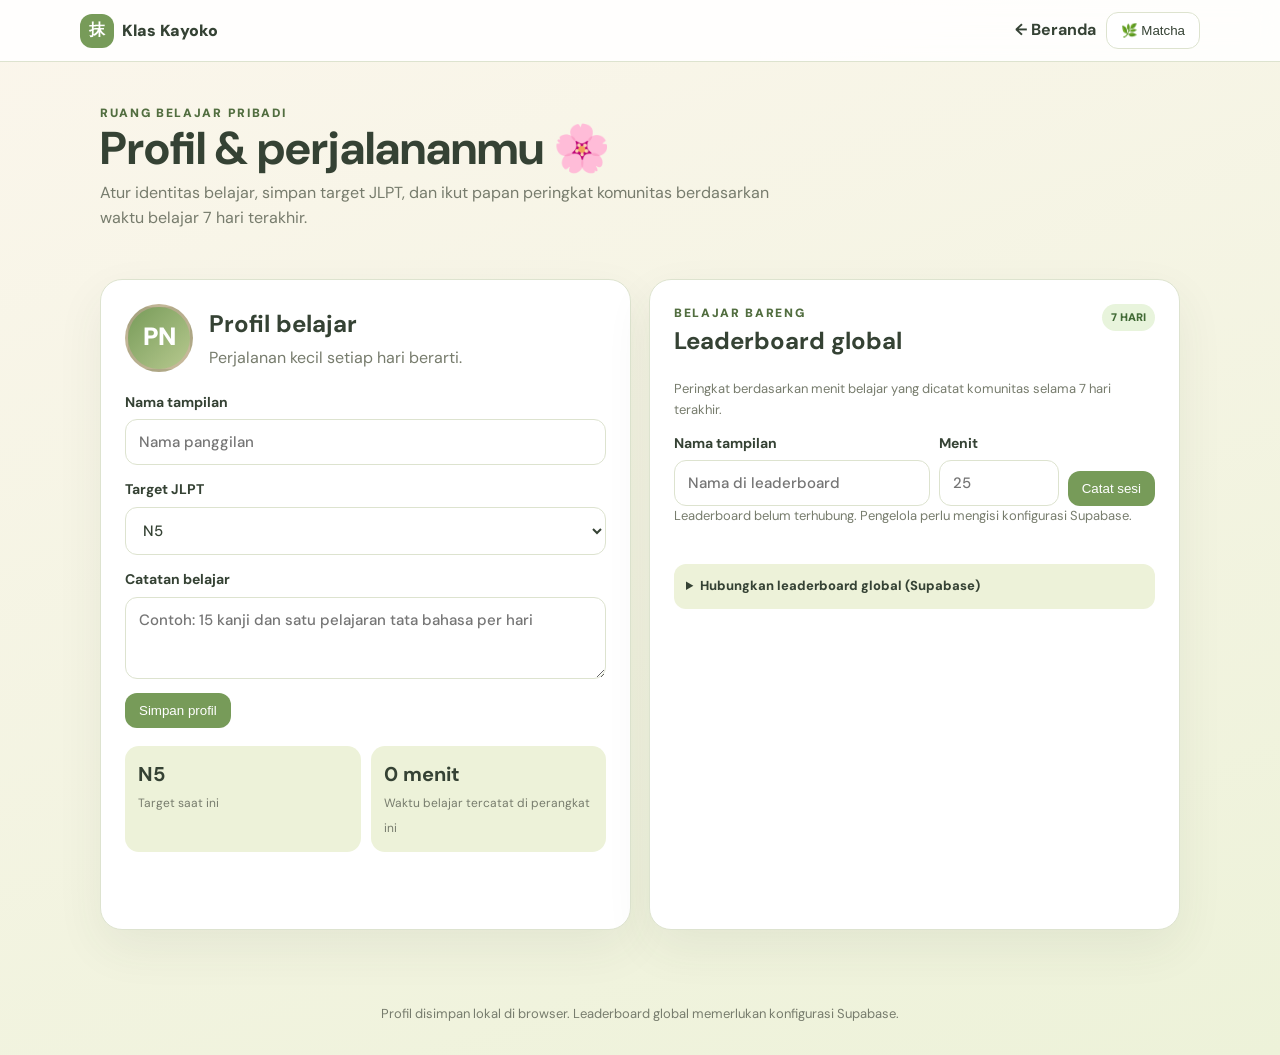
==== profile-leaderboard.html @ a56949ea "Add enhanced profile page and global study leaderboard" ====
<!doctype html>
<html lang="id">
<head>
  <meta charset="utf-8">
  <meta name="viewport" content="width=device-width, initial-scale=1">
  <meta name="theme-color" content="#779b59">
  <meta name="description" content="Profil belajar bahasa Jepang dan leaderboard belajar komunitas.">
  <title>Profil & Leaderboard — Klas Kayoko</title>
  <link rel="preconnect" href="https://fonts.googleapis.com">
  <link rel="preconnect" href="https://fonts.gstatic.com" crossorigin>
  <link href="https://fonts.googleapis.com/css2?family=DM+Sans:wght@400;500;600;700;800&family=Noto+Sans+JP:wght@500;700;900&display=swap" rel="stylesheet">
  <style>
    :root{color-scheme:light;--ink:#354234;--muted:#777c6d;--matcha:#779b59;--matcha-dark:#526e40;--matcha-pale:#edf2d9;--pink:#e8a7b5;--cream:#fbf6ec;--line:#dde3cf;--card:#fff;--shadow:0 18px 48px #35423412}
    *{box-sizing:border-box}html{min-height:100%;scroll-behavior:smooth}body{margin:0;min-height:100vh;color:var(--ink);font:16px/1.55 'DM Sans',sans-serif;background:linear-gradient(160deg,var(--cream),var(--matcha-pale));transition:background .55s,color .45s;overflow-x:hidden}body[data-theme=night]{color:#eaf0e4;background:linear-gradient(160deg,#172015,#263521);--ink:#eaf0e4;--muted:#bdc9b2;--line:#465741;--card:#202b1e;--matcha-pale:#263521;--shadow:0 18px 48px #0003}
    body::after{content:'';position:fixed;inset:0;z-index:20;pointer-events:none;opacity:0;background:radial-gradient(circle at var(--fx,50%) var(--fy,10%),#e8a7b555,transparent 42%)}body.theme-bloom::after{animation:bloom .72s ease-out}
    .top{position:sticky;top:0;z-index:10;display:flex;align-items:center;justify-content:space-between;gap:14px;padding:12px max(20px,calc((100vw - 1120px)/2));border-bottom:1px solid var(--line);background:color-mix(in srgb,var(--card) 88%,transparent);backdrop-filter:blur(14px)}.brand{font-weight:900;color:var(--ink);text-decoration:none}.brand span{display:inline-grid;place-items:center;width:34px;height:34px;margin-right:8px;border-radius:12px;background:var(--matcha);color:white}.top-actions{display:flex;align-items:center;gap:10px}.top a.back{color:var(--ink);text-decoration:none;font-weight:700}.theme-button,.button{border:1px solid var(--line);border-radius:12px;padding:10px 14px;background:var(--card);color:var(--ink);font:700 14px inherit;cursor:pointer;transition:transform .2s,background .3s,color .3s,box-shadow .2s}.theme-button:hover,.button:hover{transform:translateY(-2px);box-shadow:0 8px 20px #35423418}.wrap{width:min(1080px,calc(100% - 32px));margin:auto}.hero{padding:42px 0 20px;animation:rise .55s both}.eyebrow{color:var(--matcha-dark);font-size:12px;font-weight:900;letter-spacing:.14em;text-transform:uppercase}body[data-theme=night] .eyebrow{color:#b1c894}h1,h2,h3,p{margin-top:0}h1{font-size:clamp(30px,5vw,46px);line-height:1.1;margin-bottom:8px}.lead{color:var(--muted);max-width:680px}.grid{display:grid;grid-template-columns:1fr 1fr;gap:18px;margin:12px 0 56px}.card{padding:24px;border:1px solid var(--line);border-radius:22px;background:var(--card);box-shadow:var(--shadow);animation:rise .55s both}.card:nth-child(2){animation-delay:.08s}.profile-head{display:flex;align-items:center;gap:16px;margin-bottom:20px}.avatar{display:grid;place-items:center;flex:0 0 68px;height:68px;border:3px solid #e8a7b566;border-radius:50%;background:linear-gradient(135deg,var(--matcha),#b7c98f);color:#fff;font-size:25px;font-weight:900}.profile-head h2{margin:0 0 4px}.profile-head p{margin:0;color:var(--muted)}.field{display:grid;gap:6px;margin:14px 0;font-weight:700;font-size:14px}.field input,.field select,.field textarea{width:100%;padding:12px 13px;border:1px solid var(--line);border-radius:12px;background:var(--card);color:var(--ink);font:500 15px 'DM Sans',sans-serif}.field textarea{min-height:82px;resize:vertical}.button.primary{border:0;background:var(--matcha);color:white}.button:focus-visible,.theme-button:focus-visible,input:focus-visible,select:focus-visible,textarea:focus-visible{outline:3px solid #e8a7b599;outline-offset:2px}.profile-stats{display:grid;grid-template-columns:repeat(2,1fr);gap:10px;margin:18px 0}.stat{padding:13px;border-radius:14px;background:var(--matcha-pale)}.stat b{display:block;font-size:20px}.stat span{color:var(--muted);font-size:12px}.status{min-height:22px;color:var(--muted);font-size:13px}.leader-head{display:flex;align-items:flex-start;justify-content:space-between;gap:12px}.live{padding:5px 9px;border-radius:99px;background:#e8f4dc;color:#426b36;font-size:11px;font-weight:900}.leader-note{color:var(--muted);font-size:13px}.submit-row{display:grid;grid-template-columns:1fr 120px auto;align-items:end;gap:9px}.submit-row .field{margin:0}.leaderboard{display:grid;gap:9px;margin:18px 0}.leader-row{display:grid;grid-template-columns:38px 1fr auto;align-items:center;gap:10px;padding:11px 12px;border:1px solid var(--line);border-radius:13px;animation:rise .35s both}.rank{display:grid;place-items:center;width:32px;height:32px;border-radius:50%;background:var(--matcha-pale);font-weight:900}.leader-row:first-child .rank{background:#f5e5a9}.player{font-weight:800}.player small{display:block;color:var(--muted);font-weight:500}.minutes{font-weight:900;color:var(--matcha-dark)}body[data-theme=night] .minutes{color:#b1c894}.empty{padding:18px;text-align:center;border:1px dashed var(--line);border-radius:14px;color:var(--muted)}.setup{margin-top:14px;padding:12px;border-radius:12px;background:var(--matcha-pale);font-size:13px;color:var(--muted)}.setup summary{color:var(--ink);font-weight:800;cursor:pointer}.setup input{width:100%;margin-top:9px;padding:10px;border:1px solid var(--line);border-radius:9px;background:var(--card);color:var(--ink)}.footer{padding:18px 0 30px;text-align:center;color:var(--muted);font-size:13px}
    @keyframes rise{from{opacity:0;transform:translateY(12px)}to{opacity:1;transform:translateY(0)}}@keyframes bloom{0%{opacity:0}25%{opacity:1}100%{opacity:0}}
    @media(max-width:720px){.grid{grid-template-columns:1fr}.top{padding:10px 16px}.submit-row{grid-template-columns:1fr 100px}.submit-row button{grid-column:1/-1}.card{padding:19px}}
    @media(prefers-reduced-motion:reduce){*,*::before,*::after{scroll-behavior:auto!important;animation-duration:.01ms!important;animation-iteration-count:1!important;transition-duration:.01ms!important}}
  </style>
</head>
<body>
  <header class="top"><a class="brand" href="index.html"><span>抹</span>Klas Kayoko</a><div class="top-actions"><a class="back" href="index.html">← Beranda</a><button class="theme-button" id="themeToggle" type="button" aria-label="Ganti tema">🌿 Matcha</button></div></header>
  <main class="wrap">
    <section class="hero"><div class="eyebrow">RUANG BELAJAR PRIBADI</div><h1>Profil & perjalananmu 🌸</h1><p class="lead">Atur identitas belajar, simpan target JLPT, dan ikut papan peringkat komunitas berdasarkan waktu belajar 7 hari terakhir.</p></section>
    <div class="grid">
      <section class="card" aria-labelledby="profileTitle"><div class="profile-head"><div class="avatar" id="avatar" aria-hidden="true">P</div><div><h2 id="profileTitle">Profil belajar</h2><p id="profileCaption">Perjalanan kecil setiap hari berarti.</p></div></div>
        <form id="profileForm"><label class="field">Nama tampilan<input id="name" maxlength="32" required placeholder="Nama panggilan"></label><label class="field">Target JLPT<select id="level"><option>N5</option><option>N4</option><option>N3</option><option>N2</option><option>N1</option></select></label><label class="field">Catatan belajar<textarea id="bio" maxlength="180" placeholder="Contoh: 15 kanji dan satu pelajaran tata bahasa per hari"></textarea></label><button class="button primary" type="submit">Simpan profil</button></form>
        <div class="profile-stats"><div class="stat"><b id="levelStat">N5</b><span>Target saat ini</span></div><div class="stat"><b id="sessionStat">0 menit</b><span>Waktu belajar tercatat di perangkat ini</span></div></div><p class="status" id="profileStatus" role="status" aria-live="polite"></p>
      </section>
      <section class="card" aria-labelledby="boardTitle"><div class="leader-head"><div><div class="eyebrow">BELAJAR BARENG</div><h2 id="boardTitle">Leaderboard global</h2></div><span class="live">7 HARI</span></div><p class="leader-note">Peringkat berdasarkan menit belajar yang dicatat komunitas selama 7 hari terakhir.</p>
        <form id="sessionForm"><div class="submit-row"><label class="field">Nama tampilan<input id="boardName" maxlength="32" required placeholder="Nama di leaderboard"></label><label class="field">Menit<input id="minutes" type="number" min="1" max="600" required placeholder="25"></label><button class="button primary" type="submit">Catat sesi</button></div></form>
        <p class="status" id="boardStatus" role="status" aria-live="polite">Siapkan koneksi leaderboard untuk memuat peringkat bersama.</p><div class="leaderboard" id="leaderboard" aria-live="polite"></div>
        <details class="setup"><summary>Hubungkan leaderboard global (Supabase)</summary><p>Konfigurasi database menggunakan tabel dari <code>leaderboard-schema.sql</code>. Jangan gunakan service-role key di browser.</p><label class="field">Project URL<input id="supabaseUrl" placeholder="https://xxxx.supabase.co"></label><label class="field">Anon public key<input id="supabaseKey" placeholder="eyJ..."></label><button class="button" id="connect" type="button">Simpan koneksi & muat peringkat</button></details>
      </section>
    </div>
  </main>
  <footer class="footer">Profil disimpan lokal di browser. Leaderboard global memerlukan konfigurasi Supabase.</footer>
<script>
(() => {
  'use strict';
  const $ = id => document.getElementById(id);
  const PROFILE_KEY = 'kayokoProfileV2', CONFIG_KEY = 'kayokoLeaderboardConfig', SESSION_KEY = 'kayokoStudyMinutes';
  const defaults = { name: '', level: 'N5', bio: '' };
  const safeRead = (key, fallback) => { try { const value = JSON.parse(localStorage.getItem(key)); return value ?? fallback; } catch { return fallback; } };
  const profile = { ...defaults, ...safeRead(PROFILE_KEY, {}) };
  let studyMinutes = Number(localStorage.getItem(SESSION_KEY)) || 0;
  let config = safeRead(CONFIG_KEY, { url: '', key: '' });
  function renderProfile() {
    $('name').value = profile.name || ''; $('level').value = profile.level || 'N5'; $('bio').value = profile.bio || '';
    $('avatar').textContent = (profile.name || 'Pejuang Nihongo').trim().split(/\s+/).slice(0,2).map(part=>part[0]).join('').toUpperCase();
    $('profileTitle').textContent = profile.name || 'Profil belajar'; $('profileCaption').textContent = profile.bio || 'Perjalanan kecil setiap hari berarti.';
    $('levelStat').textContent = profile.level || 'N5'; $('sessionStat').textContent = `${studyMinutes} menit`; $('boardName').value = profile.name || '';
  }
  $('profileForm').addEventListener('submit', event => {
    event.preventDefault(); profile.name = $('name').value.trim().slice(0,32); profile.level = $('level').value; profile.bio = $('bio').value.trim().slice(0,180);
    localStorage.setItem(PROFILE_KEY, JSON.stringify(profile)); renderProfile(); $('profileStatus').textContent = 'Profil berhasil disimpan di browser ini.';
  });
  function apiHeaders(){return{apikey:config.key,Authorization:`Bearer ${config.key}`,'Content-Type':'application/json'}}
  function endpoint(path){return `${config.url.replace(/\/$/, '')}/rest/v1/${path}`}
  async function loadBoard(){
    const board=$('leaderboard'); board.replaceChildren();
    if(!config.url||!config.key){$('boardStatus').textContent='Leaderboard belum terhubung. Pengelola perlu mengisi konfigurasi Supabase.';return}
    $('boardStatus').textContent='Memuat peringkat…'; const since=new Date(Date.now()-7*86400000).toISOString();
    try{
      const response=await fetch(`${endpoint('study_sessions')}?select=display_name,minutes,created_at&created_at=gte.${encodeURIComponent(since)}&order=created_at.desc&limit=1000`,{headers:apiHeaders()});
      if(!response.ok)throw new Error(`Supabase merespons ${response.status}.`); const rows=await response.json(); const totals=new Map();
      for(const row of rows){const name=String(row.display_name||'Anonim').slice(0,32);totals.set(name,(totals.get(name)||0)+Number(row.minutes||0))}
      const ranked=[...totals].sort((a,b)=>b[1]-a[1]||a[0].localeCompare(b[0])).slice(0,10);
      if(!ranked.length)board.innerHTML='<div class="empty">Belum ada sesi minggu ini.</div>';
      else ranked.forEach(([name,minutes],index)=>{const row=document.createElement('div');row.className='leader-row';row.innerHTML=`<span class="rank">#${index+1}</span><span class="player">${name.replace(/[&<>"']/g,c=>({'&':'&amp;','<':'&lt;','>':'&gt;','"':'&quot;',"'":'&#39;'}[c]))}<small>7 hari terakhir</small></span><span class="minutes">${minutes} mnt</span>`;board.append(row)});
      $('boardStatus').textContent=`Peringkat diperbarui · ${rows.length} sesi komunitas diperiksa.`;
    }catch(error){$('boardStatus').textContent=`Tidak dapat memuat leaderboard: ${error.message}`}
  }
  $('sessionForm').addEventListener('submit',async event=>{
    event.preventDefault();const name=$('boardName').value.trim().slice(0,32),minutes=Number($('minutes').value);
    if(!name||!Number.isInteger(minutes)||minutes<1||minutes>600)return;
    if(!config.url||!config.key){$('boardStatus').textContent='Leaderboard global belum dikonfigurasi.';document.querySelector('.setup').open=true;return}
    $('boardStatus').textContent='Mengirim sesi belajar…';
    try{const response=await fetch(endpoint('study_sessions'),{method:'POST',headers:{...apiHeaders(),Prefer:'return=minimal'},body:JSON.stringify({display_name:name,minutes})});if(!response.ok)throw new Error(`Supabase merespons ${response.status}.`);studyMinutes+=minutes;localStorage.setItem(SESSION_KEY,String(studyMinutes));$('sessionStat').textContent=`${studyMinutes} menit`;$('minutes').value='';await loadBoard()}catch(error){$('boardStatus').textContent=`Sesi belum tersimpan: ${error.message}`}
  });
  $('connect').addEventListener('click',async()=>{const url=$('supabaseUrl').value.trim().replace(/\/$/,''),key=$('supabaseKey').value.trim();if(!/^https:\/\/[a-z0-9-]+\.supabase\.co$/i.test(url)||key.length<20){$('boardStatus').textContent='Masukkan URL dan anon public key yang valid.';return}config={url,key};localStorage.setItem(CONFIG_KEY,JSON.stringify(config));await loadBoard()});
  const themeButton=$('themeToggle');let theme=localStorage.getItem('kayokoTheme')||'matcha';
  function applyTheme(){document.body.dataset.theme=theme==='night'?'night':'matcha';themeButton.textContent=theme==='night'?'🌙 Malam':'🌿 Matcha'}applyTheme();
  themeButton.addEventListener('click',event=>{const bounds=themeButton.getBoundingClientRect();document.body.style.setProperty('--fx',`${event.clientX||bounds.left+bounds.width/2}px`);document.body.style.setProperty('--fy',`${event.clientY||bounds.top+bounds.height/2}px`);document.body.classList.remove('theme-bloom');void document.body.offsetWidth;theme=theme==='night'?'matcha':'night';applyTheme();document.body.classList.add('theme-bloom');localStorage.setItem('kayokoTheme',theme);setTimeout(()=>document.body.classList.remove('theme-bloom'),750)});
  $('supabaseUrl').value=config.url||'';$('supabaseKey').value=config.key||'';renderProfile();loadBoard();
})();
</script>
</body>
</html>
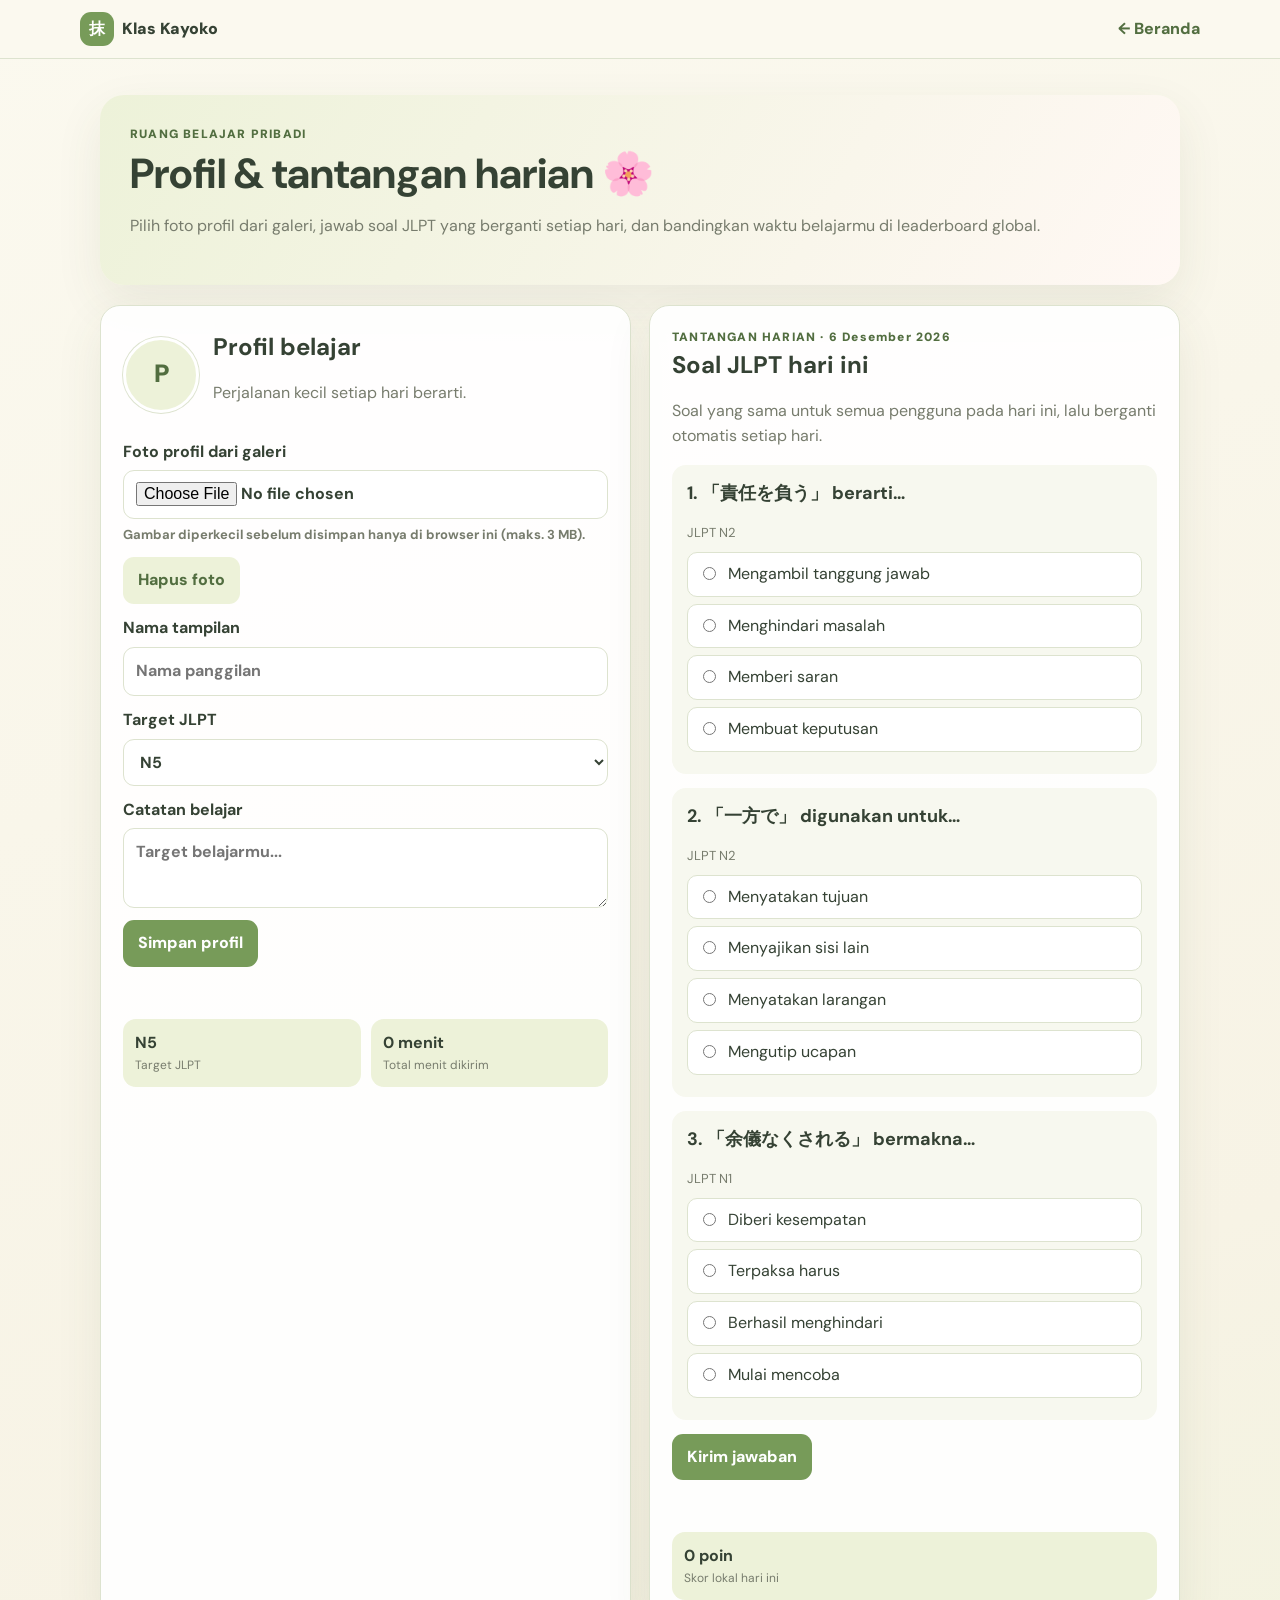
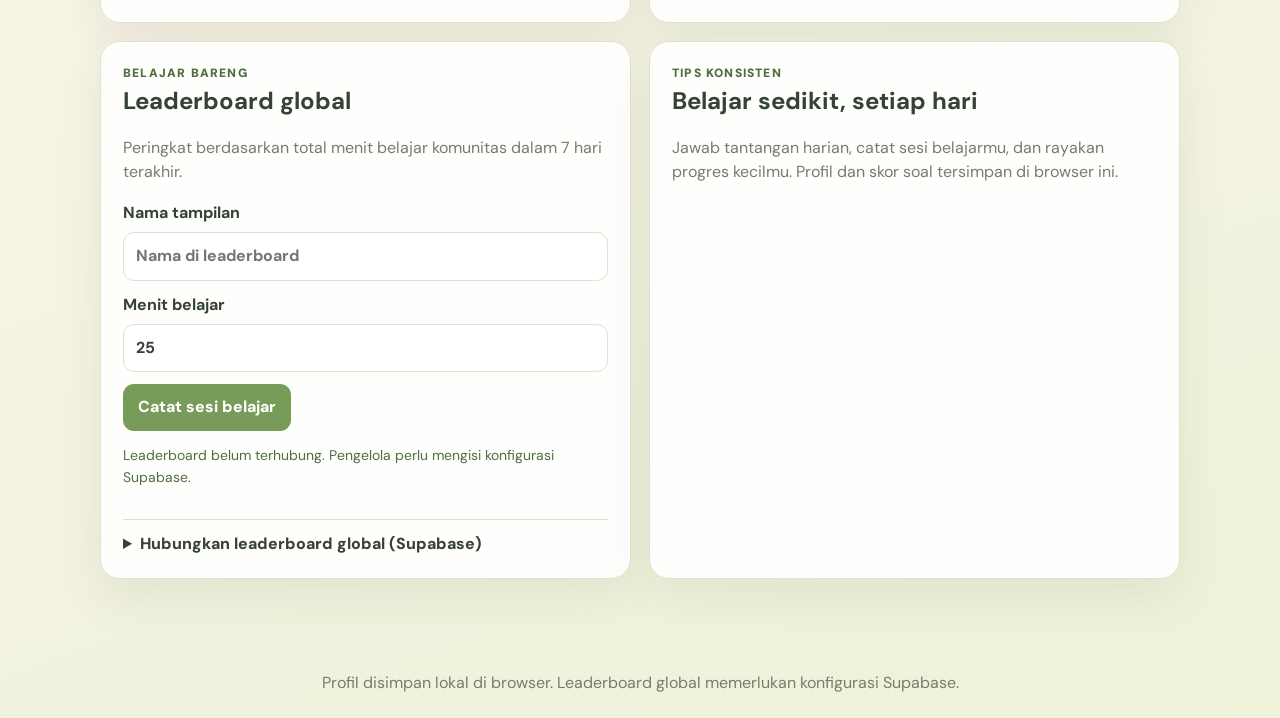
==== commit 090526d7: "Add gallery profile, daily JLPT challenge, and global leaderboard enhancements" ====
--- a/profile-leaderboard.html
+++ b/profile-leaderboard.html
@@ -4,35 +4,27 @@
   <meta charset="utf-8">
   <meta name="viewport" content="width=device-width, initial-scale=1">
   <meta name="theme-color" content="#779b59">
-  <meta name="description" content="Profil belajar bahasa Jepang dan leaderboard belajar komunitas.">
-  <title>Profil & Leaderboard — Klas Kayoko</title>
+  <meta name="description" content="Profil belajar, tantangan soal harian, dan leaderboard komunitas Klas Kayoko.">
+  <title>Profil & Tantangan Harian — Klas Kayoko</title>
   <link rel="preconnect" href="https://fonts.googleapis.com">
   <link rel="preconnect" href="https://fonts.gstatic.com" crossorigin>
   <link href="https://fonts.googleapis.com/css2?family=DM+Sans:wght@400;500;600;700;800&family=Noto+Sans+JP:wght@500;700;900&display=swap" rel="stylesheet">
   <style>
-    :root{color-scheme:light;--ink:#354234;--muted:#777c6d;--matcha:#779b59;--matcha-dark:#526e40;--matcha-pale:#edf2d9;--pink:#e8a7b5;--cream:#fbf6ec;--line:#dde3cf;--card:#fff;--shadow:0 18px 48px #35423412}
-    *{box-sizing:border-box}html{min-height:100%;scroll-behavior:smooth}body{margin:0;min-height:100vh;color:var(--ink);font:16px/1.55 'DM Sans',sans-serif;background:linear-gradient(160deg,var(--cream),var(--matcha-pale));transition:background .55s,color .45s;overflow-x:hidden}body[data-theme=night]{color:#eaf0e4;background:linear-gradient(160deg,#172015,#263521);--ink:#eaf0e4;--muted:#bdc9b2;--line:#465741;--card:#202b1e;--matcha-pale:#263521;--shadow:0 18px 48px #0003}
-    body::after{content:'';position:fixed;inset:0;z-index:20;pointer-events:none;opacity:0;background:radial-gradient(circle at var(--fx,50%) var(--fy,10%),#e8a7b555,transparent 42%)}body.theme-bloom::after{animation:bloom .72s ease-out}
-    .top{position:sticky;top:0;z-index:10;display:flex;align-items:center;justify-content:space-between;gap:14px;padding:12px max(20px,calc((100vw - 1120px)/2));border-bottom:1px solid var(--line);background:color-mix(in srgb,var(--card) 88%,transparent);backdrop-filter:blur(14px)}.brand{font-weight:900;color:var(--ink);text-decoration:none}.brand span{display:inline-grid;place-items:center;width:34px;height:34px;margin-right:8px;border-radius:12px;background:var(--matcha);color:white}.top-actions{display:flex;align-items:center;gap:10px}.top a.back{color:var(--ink);text-decoration:none;font-weight:700}.theme-button,.button{border:1px solid var(--line);border-radius:12px;padding:10px 14px;background:var(--card);color:var(--ink);font:700 14px inherit;cursor:pointer;transition:transform .2s,background .3s,color .3s,box-shadow .2s}.theme-button:hover,.button:hover{transform:translateY(-2px);box-shadow:0 8px 20px #35423418}.wrap{width:min(1080px,calc(100% - 32px));margin:auto}.hero{padding:42px 0 20px;animation:rise .55s both}.eyebrow{color:var(--matcha-dark);font-size:12px;font-weight:900;letter-spacing:.14em;text-transform:uppercase}body[data-theme=night] .eyebrow{color:#b1c894}h1,h2,h3,p{margin-top:0}h1{font-size:clamp(30px,5vw,46px);line-height:1.1;margin-bottom:8px}.lead{color:var(--muted);max-width:680px}.grid{display:grid;grid-template-columns:1fr 1fr;gap:18px;margin:12px 0 56px}.card{padding:24px;border:1px solid var(--line);border-radius:22px;background:var(--card);box-shadow:var(--shadow);animation:rise .55s both}.card:nth-child(2){animation-delay:.08s}.profile-head{display:flex;align-items:center;gap:16px;margin-bottom:20px}.avatar{display:grid;place-items:center;flex:0 0 68px;height:68px;border:3px solid #e8a7b566;border-radius:50%;background:linear-gradient(135deg,var(--matcha),#b7c98f);color:#fff;font-size:25px;font-weight:900}.profile-head h2{margin:0 0 4px}.profile-head p{margin:0;color:var(--muted)}.field{display:grid;gap:6px;margin:14px 0;font-weight:700;font-size:14px}.field input,.field select,.field textarea{width:100%;padding:12px 13px;border:1px solid var(--line);border-radius:12px;background:var(--card);color:var(--ink);font:500 15px 'DM Sans',sans-serif}.field textarea{min-height:82px;resize:vertical}.button.primary{border:0;background:var(--matcha);color:white}.button:focus-visible,.theme-button:focus-visible,input:focus-visible,select:focus-visible,textarea:focus-visible{outline:3px solid #e8a7b599;outline-offset:2px}.profile-stats{display:grid;grid-template-columns:repeat(2,1fr);gap:10px;margin:18px 0}.stat{padding:13px;border-radius:14px;background:var(--matcha-pale)}.stat b{display:block;font-size:20px}.stat span{color:var(--muted);font-size:12px}.status{min-height:22px;color:var(--muted);font-size:13px}.leader-head{display:flex;align-items:flex-start;justify-content:space-between;gap:12px}.live{padding:5px 9px;border-radius:99px;background:#e8f4dc;color:#426b36;font-size:11px;font-weight:900}.leader-note{color:var(--muted);font-size:13px}.submit-row{display:grid;grid-template-columns:1fr 120px auto;align-items:end;gap:9px}.submit-row .field{margin:0}.leaderboard{display:grid;gap:9px;margin:18px 0}.leader-row{display:grid;grid-template-columns:38px 1fr auto;align-items:center;gap:10px;padding:11px 12px;border:1px solid var(--line);border-radius:13px;animation:rise .35s both}.rank{display:grid;place-items:center;width:32px;height:32px;border-radius:50%;background:var(--matcha-pale);font-weight:900}.leader-row:first-child .rank{background:#f5e5a9}.player{font-weight:800}.player small{display:block;color:var(--muted);font-weight:500}.minutes{font-weight:900;color:var(--matcha-dark)}body[data-theme=night] .minutes{color:#b1c894}.empty{padding:18px;text-align:center;border:1px dashed var(--line);border-radius:14px;color:var(--muted)}.setup{margin-top:14px;padding:12px;border-radius:12px;background:var(--matcha-pale);font-size:13px;color:var(--muted)}.setup summary{color:var(--ink);font-weight:800;cursor:pointer}.setup input{width:100%;margin-top:9px;padding:10px;border:1px solid var(--line);border-radius:9px;background:var(--card);color:var(--ink)}.footer{padding:18px 0 30px;text-align:center;color:var(--muted);font-size:13px}
-    @keyframes rise{from{opacity:0;transform:translateY(12px)}to{opacity:1;transform:translateY(0)}}@keyframes bloom{0%{opacity:0}25%{opacity:1}100%{opacity:0}}
-    @media(max-width:720px){.grid{grid-template-columns:1fr}.top{padding:10px 16px}.submit-row{grid-template-columns:1fr 100px}.submit-row button{grid-column:1/-1}.card{padding:19px}}
-    @media(prefers-reduced-motion:reduce){*,*::before,*::after{scroll-behavior:auto!important;animation-duration:.01ms!important;animation-iteration-count:1!important;transition-duration:.01ms!important}}
+    :root{color-scheme:light;--ink:#354234;--muted:#777c6d;--matcha:#779b59;--dark:#526e40;--pale:#edf2d9;--pink:#e8a7b5;--cream:#fbf6ec;--line:#dde3cf;--card:#fff;--shadow:0 18px 48px #43533116}
+    *{box-sizing:border-box}body{margin:0;min-height:100vh;color:var(--ink);font:16px/1.55 'DM Sans',sans-serif;background:linear-gradient(160deg,#fbf9ef,#f7f3e5 60%,#edf2d9)}a{color:inherit}.top{position:sticky;top:0;z-index:2;display:flex;justify-content:space-between;align-items:center;padding:12px max(20px,calc((100vw - 1120px)/2));background:#fbf9efed;border-bottom:1px solid var(--line);backdrop-filter:blur(12px)}.brand{font-weight:900;text-decoration:none}.brand span{display:inline-grid;place-items:center;width:34px;height:34px;margin-right:8px;border-radius:11px;color:#fff;background:var(--matcha)}.back{color:var(--dark);font-weight:800;text-decoration:none}.wrap{max-width:1120px;margin:auto;padding:36px 20px 70px}.hero{padding:30px;border-radius:24px;background:linear-gradient(120deg,#edf2d9,#fff8f4);box-shadow:var(--shadow)}.eyebrow{color:var(--dark);font-size:12px;font-weight:900;letter-spacing:.1em}.hero h1{margin:6px 0;font-size:clamp(28px,5vw,42px);line-height:1.15}.lead,.muted{color:var(--muted)}.grid{display:grid;grid-template-columns:repeat(2,minmax(0,1fr));gap:18px;margin-top:20px}.card{padding:22px;border:1px solid var(--line);border-radius:20px;background:#ffffffed;box-shadow:var(--shadow)}.card h2{margin:0 0 8px}.profile-head{display:flex;align-items:center;gap:14px;margin-bottom:18px}.avatar{width:76px;height:76px;flex:none;display:grid;place-items:center;overflow:hidden;border:3px solid #fff;border-radius:50%;background:var(--pale);color:var(--dark);font-size:25px;font-weight:900;box-shadow:0 0 0 1px var(--line)}.avatar img{width:100%;height:100%;object-fit:cover}.field{display:grid;gap:6px;margin:12px 0;font-weight:700}.field input,.field select,.field textarea{width:100%;padding:11px 12px;border:1px solid var(--line);border-radius:11px;background:#fff;color:var(--ink);font:inherit}.field textarea{min-height:80px;resize:vertical}.row{display:flex;gap:9px;align-items:center;flex-wrap:wrap}.button{border:0;border-radius:11px;padding:11px 15px;background:var(--matcha);color:white;font:inherit;font-weight:800;cursor:pointer}.button:hover{background:var(--dark)}.button.secondary{color:var(--dark);background:var(--pale)}.status{min-height:24px;color:var(--dark);font-size:14px}.stats{display:flex;gap:10px;margin-top:14px}.stat{flex:1;padding:12px;border-radius:13px;background:var(--pale)}.stat b,.stat span{display:block}.stat span{color:var(--muted);font-size:12px}.question{padding:15px;margin:14px 0;border-radius:14px;background:#f7f8ef}.question h3{margin:0 0 12px;font-size:18px}.choice{display:flex;gap:9px;align-items:flex-start;padding:9px 10px;margin:7px 0;border:1px solid var(--line);border-radius:10px;background:white;cursor:pointer}.choice:has(input:checked){border-color:var(--matcha);background:var(--pale)}.choice input{margin-top:5px;accent-color:var(--matcha)}.board{display:grid;gap:8px;margin-top:14px}.rank-row{display:grid;grid-template-columns:42px 1fr auto;gap:9px;align-items:center;padding:10px 12px;border-radius:11px;background:#f7f8ef}.rank{color:var(--dark);font-weight:900}.points{font-weight:800}.setup{margin-top:16px;padding-top:12px;border-top:1px solid var(--line)}.setup summary{font-weight:800;cursor:pointer}.small{font-size:13px;color:var(--muted)}.footer{text-align:center;padding:22px;color:var(--muted)}@media(max-width:760px){.grid{grid-template-columns:1fr}.wrap{padding:22px 14px 50px}.card{padding:18px}.hero{padding:22px}}
   </style>
 </head>
 <body>
-  <header class="top"><a class="brand" href="index.html"><span>抹</span>Klas Kayoko</a><div class="top-actions"><a class="back" href="index.html">← Beranda</a><button class="theme-button" id="themeToggle" type="button" aria-label="Ganti tema">🌿 Matcha</button></div></header>
+  <header class="top"><a class="brand" href="index.html"><span>抹</span>Klas Kayoko</a><a class="back" href="index.html">← Beranda</a></header>
   <main class="wrap">
-    <section class="hero"><div class="eyebrow">RUANG BELAJAR PRIBADI</div><h1>Profil & perjalananmu 🌸</h1><p class="lead">Atur identitas belajar, simpan target JLPT, dan ikut papan peringkat komunitas berdasarkan waktu belajar 7 hari terakhir.</p></section>
+    <section class="hero"><div class="eyebrow">RUANG BELAJAR PRIBADI</div><h1>Profil & tantangan harian 🌸</h1><p class="lead">Pilih foto profil dari galeri, jawab soal JLPT yang berganti setiap hari, dan bandingkan waktu belajarmu di leaderboard global.</p></section>
     <div class="grid">
-      <section class="card" aria-labelledby="profileTitle"><div class="profile-head"><div class="avatar" id="avatar" aria-hidden="true">P</div><div><h2 id="profileTitle">Profil belajar</h2><p id="profileCaption">Perjalanan kecil setiap hari berarti.</p></div></div>
-        <form id="profileForm"><label class="field">Nama tampilan<input id="name" maxlength="32" required placeholder="Nama panggilan"></label><label class="field">Target JLPT<select id="level"><option>N5</option><option>N4</option><option>N3</option><option>N2</option><option>N1</option></select></label><label class="field">Catatan belajar<textarea id="bio" maxlength="180" placeholder="Contoh: 15 kanji dan satu pelajaran tata bahasa per hari"></textarea></label><button class="button primary" type="submit">Simpan profil</button></form>
-        <div class="profile-stats"><div class="stat"><b id="levelStat">N5</b><span>Target saat ini</span></div><div class="stat"><b id="sessionStat">0 menit</b><span>Waktu belajar tercatat di perangkat ini</span></div></div><p class="status" id="profileStatus" role="status" aria-live="polite"></p>
+      <section class="card" aria-labelledby="profileTitle"><div class="profile-head"><div class="avatar" id="avatar" aria-label="Foto profil"></div><div><h2 id="profileTitle">Profil belajar</h2><p id="profileCaption" class="muted">Perjalanan kecil setiap hari berarti.</p></div></div>
+        <form id="profileForm"><label class="field">Foto profil dari galeri<input id="photo" type="file" accept="image/*"><span class="small">Gambar diperkecil sebelum disimpan hanya di browser ini (maks. 3 MB).</span></label><div class="row"><button class="button secondary" type="button" id="removePhoto">Hapus foto</button></div><label class="field">Nama tampilan<input id="name" maxlength="32" required placeholder="Nama panggilan"></label><label class="field">Target JLPT<select id="level"><option>N5</option><option>N4</option><option>N3</option><option>N2</option><option>N1</option></select></label><label class="field">Catatan belajar<textarea id="bio" maxlength="180" placeholder="Target belajarmu..."></textarea></label><button class="button" type="submit">Simpan profil</button></form><p class="status" id="profileStatus" role="status" aria-live="polite"></p><div class="stats"><div class="stat"><b id="levelStat">N5</b><span>Target JLPT</span></div><div class="stat"><b id="sessionStat">0 menit</b><span>Total menit dikirim</span></div></div>
       </section>
-      <section class="card" aria-labelledby="boardTitle"><div class="leader-head"><div><div class="eyebrow">BELAJAR BARENG</div><h2 id="boardTitle">Leaderboard global</h2></div><span class="live">7 HARI</span></div><p class="leader-note">Peringkat berdasarkan menit belajar yang dicatat komunitas selama 7 hari terakhir.</p>
-        <form id="sessionForm"><div class="submit-row"><label class="field">Nama tampilan<input id="boardName" maxlength="32" required placeholder="Nama di leaderboard"></label><label class="field">Menit<input id="minutes" type="number" min="1" max="600" required placeholder="25"></label><button class="button primary" type="submit">Catat sesi</button></div></form>
-        <p class="status" id="boardStatus" role="status" aria-live="polite">Siapkan koneksi leaderboard untuk memuat peringkat bersama.</p><div class="leaderboard" id="leaderboard" aria-live="polite"></div>
-        <details class="setup"><summary>Hubungkan leaderboard global (Supabase)</summary><p>Konfigurasi database menggunakan tabel dari <code>leaderboard-schema.sql</code>. Jangan gunakan service-role key di browser.</p><label class="field">Project URL<input id="supabaseUrl" placeholder="https://xxxx.supabase.co"></label><label class="field">Anon public key<input id="supabaseKey" placeholder="eyJ..."></label><button class="button" id="connect" type="button">Simpan koneksi & muat peringkat</button></details>
-      </section>
+      <section class="card" aria-labelledby="dailyTitle"><div class="eyebrow" id="todayLabel">TANTANGAN HARIAN</div><h2 id="dailyTitle">Soal JLPT hari ini</h2><p class="muted">Soal yang sama untuk semua pengguna pada hari ini, lalu berganti otomatis setiap hari.</p><div id="questions"></div><button class="button" id="submitQuiz" type="button">Kirim jawaban</button><p class="status" id="quizStatus" role="status" aria-live="polite"></p><div class="stat"><b id="quizPoints">0 poin</b><span>Skor lokal hari ini</span></div></section>
+      <section class="card" aria-labelledby="boardTitle"><div class="eyebrow">BELAJAR BARENG</div><h2 id="boardTitle">Leaderboard global</h2><p class="muted">Peringkat berdasarkan total menit belajar komunitas dalam 7 hari terakhir.</p><form id="sessionForm"><label class="field">Nama tampilan<input id="boardName" maxlength="32" required placeholder="Nama di leaderboard"></label><label class="field">Menit belajar<input id="minutes" type="number" min="1" max="600" value="25" required></label><button class="button" type="submit">Catat sesi belajar</button></form><p class="status" id="boardStatus" role="status" aria-live="polite">Siapkan koneksi leaderboard untuk memuat peringkat bersama.</p><div class="board" id="leaderboard" aria-live="polite"></div><details class="setup"><summary>Hubungkan leaderboard global (Supabase)</summary><p class="small">Buat tabel menggunakan <code>leaderboard-schema.sql</code>. Gunakan Supabase anon/publishable key saja—jangan pernah memasukkan service role key di browser.</p><label class="field">Project URL<input id="supabaseUrl" type="url" placeholder="https://project.supabase.co"></label><label class="field">Anon/publishable key<input id="supabaseKey" type="password" autocomplete="off"></label><button class="button secondary" id="connect" type="button">Simpan koneksi</button></details></section>
+      <section class="card"><div class="eyebrow">TIPS KONSISTEN</div><h2>Belajar sedikit, setiap hari</h2><p class="muted">Jawab tantangan harian, catat sesi belajarmu, dan rayakan progres kecilmu. Profil dan skor soal tersimpan di browser ini.</p></section>
     </div>
   </main>
   <footer class="footer">Profil disimpan lokal di browser. Leaderboard global memerlukan konfigurasi Supabase.</footer>
@@ -40,49 +32,42 @@
 (() => {
   'use strict';
   const $ = id => document.getElementById(id);
-  const PROFILE_KEY = 'kayokoProfileV2', CONFIG_KEY = 'kayokoLeaderboardConfig', SESSION_KEY = 'kayokoStudyMinutes';
-  const defaults = { name: '', level: 'N5', bio: '' };
-  const safeRead = (key, fallback) => { try { const value = JSON.parse(localStorage.getItem(key)); return value ?? fallback; } catch { return fallback; } };
-  const profile = { ...defaults, ...safeRead(PROFILE_KEY, {}) };
-  let studyMinutes = Number(localStorage.getItem(SESSION_KEY)) || 0;
-  let config = safeRead(CONFIG_KEY, { url: '', key: '' });
-  function renderProfile() {
-    $('name').value = profile.name || ''; $('level').value = profile.level || 'N5'; $('bio').value = profile.bio || '';
-    $('avatar').textContent = (profile.name || 'Pejuang Nihongo').trim().split(/\s+/).slice(0,2).map(part=>part[0]).join('').toUpperCase();
-    $('profileTitle').textContent = profile.name || 'Profil belajar'; $('profileCaption').textContent = profile.bio || 'Perjalanan kecil setiap hari berarti.';
-    $('levelStat').textContent = profile.level || 'N5'; $('sessionStat').textContent = `${studyMinutes} menit`; $('boardName').value = profile.name || '';
-  }
-  $('profileForm').addEventListener('submit', event => {
-    event.preventDefault(); profile.name = $('name').value.trim().slice(0,32); profile.level = $('level').value; profile.bio = $('bio').value.trim().slice(0,180);
-    localStorage.setItem(PROFILE_KEY, JSON.stringify(profile)); renderProfile(); $('profileStatus').textContent = 'Profil berhasil disimpan di browser ini.';
-  });
+  const PROFILE_KEY='kayokoProfileV2', CONFIG_KEY='kayokoLeaderboardConfig', SESSION_KEY='kayokoStudyMinutes', QUIZ_KEY='kayokoDailyQuiz';
+  const safeRead=(key,fallback)=>{try{return JSON.parse(localStorage.getItem(key))??fallback}catch{return fallback}};
+  const profile={name:'',level:'N5',bio:'',photo:'',...safeRead(PROFILE_KEY,{})};
+  let studyMinutes=Number(localStorage.getItem(SESSION_KEY))||0;
+  let config=safeRead(CONFIG_KEY,{url:'',key:''});
+  function renderProfile(){ $('name').value=profile.name||''; $('level').value=profile.level||'N5'; $('bio').value=profile.bio||''; $('boardName').value=profile.name||''; $('profileTitle').textContent=profile.name||'Profil belajar'; $('profileCaption').textContent=profile.bio||'Perjalanan kecil setiap hari berarti.'; $('levelStat').textContent=profile.level||'N5'; $('sessionStat').textContent=`${studyMinutes} menit`; $('avatar').replaceChildren(); if(profile.photo){const img=document.createElement('img');img.src=profile.photo;img.alt='Foto profil';$('avatar').append(img)}else $('avatar').textContent=(profile.name||'P').trim().split(/\s+/).slice(0,2).map(x=>x[0]).join('').toUpperCase()}
+  $('photo').addEventListener('change',event=>{const file=event.target.files?.[0];if(!file)return;if(!file.type.startsWith('image/')){$('profileStatus').textContent='Pilih berkas gambar yang valid.';return}if(file.size>3*1024*1024){$('profileStatus').textContent='Ukuran foto maksimal 3 MB.';event.target.value='';return}const reader=new FileReader();reader.onload=()=>{const image=new Image();image.onload=()=>{const canvas=document.createElement('canvas'),scale=Math.min(1,512/Math.max(image.width,image.height));canvas.width=Math.round(image.width*scale);canvas.height=Math.round(image.height*scale);canvas.getContext('2d').drawImage(image,0,0,canvas.width,canvas.height);profile.photo=canvas.toDataURL('image/jpeg',.82);renderProfile();$('profileStatus').textContent='Pratinjau foto siap. Simpan profil untuk menerapkan.'};image.src=reader.result};reader.readAsDataURL(file)});
+  $('removePhoto').addEventListener('click',()=>{profile.photo='';$('photo').value='';renderProfile()});
+  $('profileForm').addEventListener('submit',event=>{event.preventDefault();profile.name=$('name').value.trim().slice(0,32);profile.level=$('level').value;profile.bio=$('bio').value.trim().slice(0,180);try{localStorage.setItem(PROFILE_KEY,JSON.stringify(profile));$('profileStatus').textContent='Profil berhasil disimpan di browser ini.'}catch{$('profileStatus').textContent='Penyimpanan penuh. Hapus foto yang lebih besar atau gunakan foto lain.'}renderProfile()});
+  const bank=[
+    {level:'N5',q:'「ありがとう」の arti yang tepat adalah…',a:['Maaf','Terima kasih','Selamat pagi','Sampai jumpa'],correct:1},
+    {level:'N5',q:'Partikel untuk menandai topik kalimat adalah…',a:['を','に','は','で'],correct:2},
+    {level:'N5',q:'「みず」は berarti…',a:['Api','Air','Angin','Tanah'],correct:1},
+    {level:'N4',q:'「ゆっくり話してください。」 berarti…',a:['Tolong berbicara perlahan','Tolong segera pulang','Saya ingin berbicara','Jangan berbicara'],correct:0},
+    {level:'N4',q:'Bentuk lampau dari 食べます adalah…',a:['食べました','食べません','食べています','食べたい'],correct:0},
+    {level:'N4',q:'「駅」は dibaca…',a:['みせ','えき','まち','いえ'],correct:1},
+    {level:'N3',q:'Pola 「〜ながら」 menyatakan…',a:['Dua kegiatan bersamaan','Larangan','Pengandaian','Alasan'],correct:0},
+    {level:'N3',q:'「経験」の arti adalah…',a:['Kesempatan','Pengalaman','Perubahan','Peraturan'],correct:1},
+    {level:'N3',q:'「雨にもかかわらず」 paling dekat artinya…',a:['Karena hujan','Jika hujan','Meskipun hujan','Sebelum hujan'],correct:2},
+    {level:'N2',q:'「責任を負う」 berarti…',a:['Mengambil tanggung jawab','Menghindari masalah','Memberi saran','Membuat keputusan'],correct:0},
+    {level:'N2',q:'「一方で」 digunakan untuk…',a:['Menyatakan tujuan','Menyajikan sisi lain','Menyatakan larangan','Mengutip ucapan'],correct:1},
+    {level:'N1',q:'「余儀なくされる」 bermakna…',a:['Diberi kesempatan','Terpaksa harus','Berhasil menghindari','Mulai mencoba'],correct:1},
+    {level:'N1',q:'「〜に即して」 berarti…',a:['Berlawanan dengan','Sesuai dengan','Terlepas dari','Sebelum terjadi'],correct:1},
+    {level:'N1',q:'「〜を禁じ得ない」 menyatakan…',a:['Tidak dapat menahan perasaan','Tidak perlu melakukan','Dilarang keras','Tidak sempat mencoba'],correct:0}
+  ];
+  const dateKey=new Intl.DateTimeFormat('sv-SE').format(new Date());
+  function dailyQuestions(){const day=Math.floor(Date.now()/86400000);const start=(day*3)%bank.length;return[0,1,2].map(n=>bank[(start+n)%bank.length])}
+  const questions=dailyQuestions();$('todayLabel').textContent=`TANTANGAN HARIAN · ${new Intl.DateTimeFormat('id-ID',{dateStyle:'long'}).format(new Date())}`;
+  $('questions').innerHTML=questions.map((item,i)=>`<article class="question"><h3>${i+1}. ${item.q}</h3><span class="small">JLPT ${item.level}</span>${item.a.map((choice,j)=>`<label class="choice"><input type="radio" name="q${i}" value="${j}"><span>${choice}</span></label>`).join('')}</article>`).join('');
+  const savedQuiz=safeRead(QUIZ_KEY,{});if(savedQuiz.date===dateKey){$('quizPoints').textContent=`${savedQuiz.score} poin`;$('quizStatus').textContent='Tantangan hari ini sudah dijawab. Soal baru tersedia besok.';$('submitQuiz').disabled=true;$('questions').querySelectorAll('input').forEach(input=>input.disabled=true)}
+  $('submitQuiz').addEventListener('click',()=>{if(safeRead(QUIZ_KEY,{}).date===dateKey)return;let score=0;for(let i=0;i<questions.length;i++){const selected=document.querySelector(`input[name="q${i}"]:checked`);if(!selected){$('quizStatus').textContent='Jawab semua soal sebelum mengirim.';return}if(Number(selected.value)===questions[i].correct)score+=10}localStorage.setItem(QUIZ_KEY,JSON.stringify({date:dateKey,score}));$('quizPoints').textContent=`${score} poin`;$('quizStatus').textContent=`Selesai! Jawaban benar: ${score/10} dari ${questions.length}. Soal berganti besok.`;$('submitQuiz').disabled=true;$('questions').querySelectorAll('input').forEach(input=>input.disabled=true)});
   function apiHeaders(){return{apikey:config.key,Authorization:`Bearer ${config.key}`,'Content-Type':'application/json'}}
-  function endpoint(path){return `${config.url.replace(/\/$/, '')}/rest/v1/${path}`}
-  async function loadBoard(){
-    const board=$('leaderboard'); board.replaceChildren();
-    if(!config.url||!config.key){$('boardStatus').textContent='Leaderboard belum terhubung. Pengelola perlu mengisi konfigurasi Supabase.';return}
-    $('boardStatus').textContent='Memuat peringkat…'; const since=new Date(Date.now()-7*86400000).toISOString();
-    try{
-      const response=await fetch(`${endpoint('study_sessions')}?select=display_name,minutes,created_at&created_at=gte.${encodeURIComponent(since)}&order=created_at.desc&limit=1000`,{headers:apiHeaders()});
-      if(!response.ok)throw new Error(`Supabase merespons ${response.status}.`); const rows=await response.json(); const totals=new Map();
-      for(const row of rows){const name=String(row.display_name||'Anonim').slice(0,32);totals.set(name,(totals.get(name)||0)+Number(row.minutes||0))}
-      const ranked=[...totals].sort((a,b)=>b[1]-a[1]||a[0].localeCompare(b[0])).slice(0,10);
-      if(!ranked.length)board.innerHTML='<div class="empty">Belum ada sesi minggu ini.</div>';
-      else ranked.forEach(([name,minutes],index)=>{const row=document.createElement('div');row.className='leader-row';row.innerHTML=`<span class="rank">#${index+1}</span><span class="player">${name.replace(/[&<>"']/g,c=>({'&':'&amp;','<':'&lt;','>':'&gt;','"':'&quot;',"'":'&#39;'}[c]))}<small>7 hari terakhir</small></span><span class="minutes">${minutes} mnt</span>`;board.append(row)});
-      $('boardStatus').textContent=`Peringkat diperbarui · ${rows.length} sesi komunitas diperiksa.`;
-    }catch(error){$('boardStatus').textContent=`Tidak dapat memuat leaderboard: ${error.message}`}
-  }
-  $('sessionForm').addEventListener('submit',async event=>{
-    event.preventDefault();const name=$('boardName').value.trim().slice(0,32),minutes=Number($('minutes').value);
-    if(!name||!Number.isInteger(minutes)||minutes<1||minutes>600)return;
-    if(!config.url||!config.key){$('boardStatus').textContent='Leaderboard global belum dikonfigurasi.';document.querySelector('.setup').open=true;return}
-    $('boardStatus').textContent='Mengirim sesi belajar…';
-    try{const response=await fetch(endpoint('study_sessions'),{method:'POST',headers:{...apiHeaders(),Prefer:'return=minimal'},body:JSON.stringify({display_name:name,minutes})});if(!response.ok)throw new Error(`Supabase merespons ${response.status}.`);studyMinutes+=minutes;localStorage.setItem(SESSION_KEY,String(studyMinutes));$('sessionStat').textContent=`${studyMinutes} menit`;$('minutes').value='';await loadBoard()}catch(error){$('boardStatus').textContent=`Sesi belum tersimpan: ${error.message}`}
-  });
-  $('connect').addEventListener('click',async()=>{const url=$('supabaseUrl').value.trim().replace(/\/$/,''),key=$('supabaseKey').value.trim();if(!/^https:\/\/[a-z0-9-]+\.supabase\.co$/i.test(url)||key.length<20){$('boardStatus').textContent='Masukkan URL dan anon public key yang valid.';return}config={url,key};localStorage.setItem(CONFIG_KEY,JSON.stringify(config));await loadBoard()});
-  const themeButton=$('themeToggle');let theme=localStorage.getItem('kayokoTheme')||'matcha';
-  function applyTheme(){document.body.dataset.theme=theme==='night'?'night':'matcha';themeButton.textContent=theme==='night'?'🌙 Malam':'🌿 Matcha'}applyTheme();
-  themeButton.addEventListener('click',event=>{const bounds=themeButton.getBoundingClientRect();document.body.style.setProperty('--fx',`${event.clientX||bounds.left+bounds.width/2}px`);document.body.style.setProperty('--fy',`${event.clientY||bounds.top+bounds.height/2}px`);document.body.classList.remove('theme-bloom');void document.body.offsetWidth;theme=theme==='night'?'matcha':'night';applyTheme();document.body.classList.add('theme-bloom');localStorage.setItem('kayokoTheme',theme);setTimeout(()=>document.body.classList.remove('theme-bloom'),750)});
+  function endpoint(path){return`${config.url.replace(/\/$/,'')}/rest/v1/${path}`}
+  async function loadBoard(){const board=$('leaderboard');board.replaceChildren();if(!config.url||!config.key){$('boardStatus').textContent='Leaderboard belum terhubung. Pengelola perlu mengisi konfigurasi Supabase.';return}$('boardStatus').textContent='Memuat peringkat…';const since=new Date(Date.now()-7*86400000).toISOString();try{const response=await fetch(`${endpoint('study_sessions')}?select=display_name,minutes,created_at&created_at=gte.${encodeURIComponent(since)}&order=created_at.desc&limit=1000`,{headers:apiHeaders()});if(!response.ok)throw new Error(`Supabase merespons ${response.status}.`);const rows=await response.json(),totals=new Map();for(const row of rows){const name=String(row.display_name||'Anonim').slice(0,32);totals.set(name,(totals.get(name)||0)+Number(row.minutes||0))}const ranked=[...totals].sort((a,b)=>b[1]-a[1]||a[0].localeCompare(b[0])).slice(0,10);if(!ranked.length){board.textContent='Belum ada sesi minggu ini.'}else ranked.forEach(([name,minutes],i)=>{const row=document.createElement('div');row.className='rank-row';const rank=document.createElement('span');rank.className='rank';rank.textContent=`#${i+1}`;const player=document.createElement('span');player.textContent=name;const total=document.createElement('span');total.className='points';total.textContent=`${minutes} menit`;row.append(rank,player,total);board.append(row)});$('boardStatus').textContent=`Peringkat diperbarui · ${rows.length} sesi komunitas diperiksa.`}catch(error){$('boardStatus').textContent=`Tidak dapat memuat leaderboard: ${error.message}`}}
+  $('sessionForm').addEventListener('submit',async event=>{event.preventDefault();const name=$('boardName').value.trim().slice(0,32),minutes=Number($('minutes').value);if(!name||!Number.isInteger(minutes)||minutes<1||minutes>600)return;if(!config.url||!config.key){$('boardStatus').textContent='Leaderboard global belum dikonfigurasi.';document.querySelector('.setup').open=true;return}$('boardStatus').textContent='Mengirim sesi belajar…';try{const response=await fetch(endpoint('study_sessions'),{method:'POST',headers:{...apiHeaders(),Prefer:'return=minimal'},body:JSON.stringify({display_name:name,minutes})});if(!response.ok)throw new Error(`Supabase merespons ${response.status}.`);studyMinutes+=minutes;localStorage.setItem(SESSION_KEY,String(studyMinutes));renderProfile();$('boardStatus').textContent='Sesi berhasil dicatat!';await loadBoard()}catch(error){$('boardStatus').textContent=`Gagal mencatat sesi: ${error.message}`}});
+  $('connect').addEventListener('click',()=>{const url=$('supabaseUrl').value.trim().replace(/\/$/,''),key=$('supabaseKey').value.trim();if(!/^https:\/\/[a-z0-9-]+\.supabase\.co$/i.test(url)||!key){$('boardStatus').textContent='Masukkan Project URL Supabase dan anon/publishable key yang valid.';return}config={url,key};localStorage.setItem(CONFIG_KEY,JSON.stringify(config));$('boardStatus').textContent='Koneksi tersimpan. Memuat leaderboard…';loadBoard()});
   $('supabaseUrl').value=config.url||'';$('supabaseKey').value=config.key||'';renderProfile();loadBoard();
 })();
 </script>
